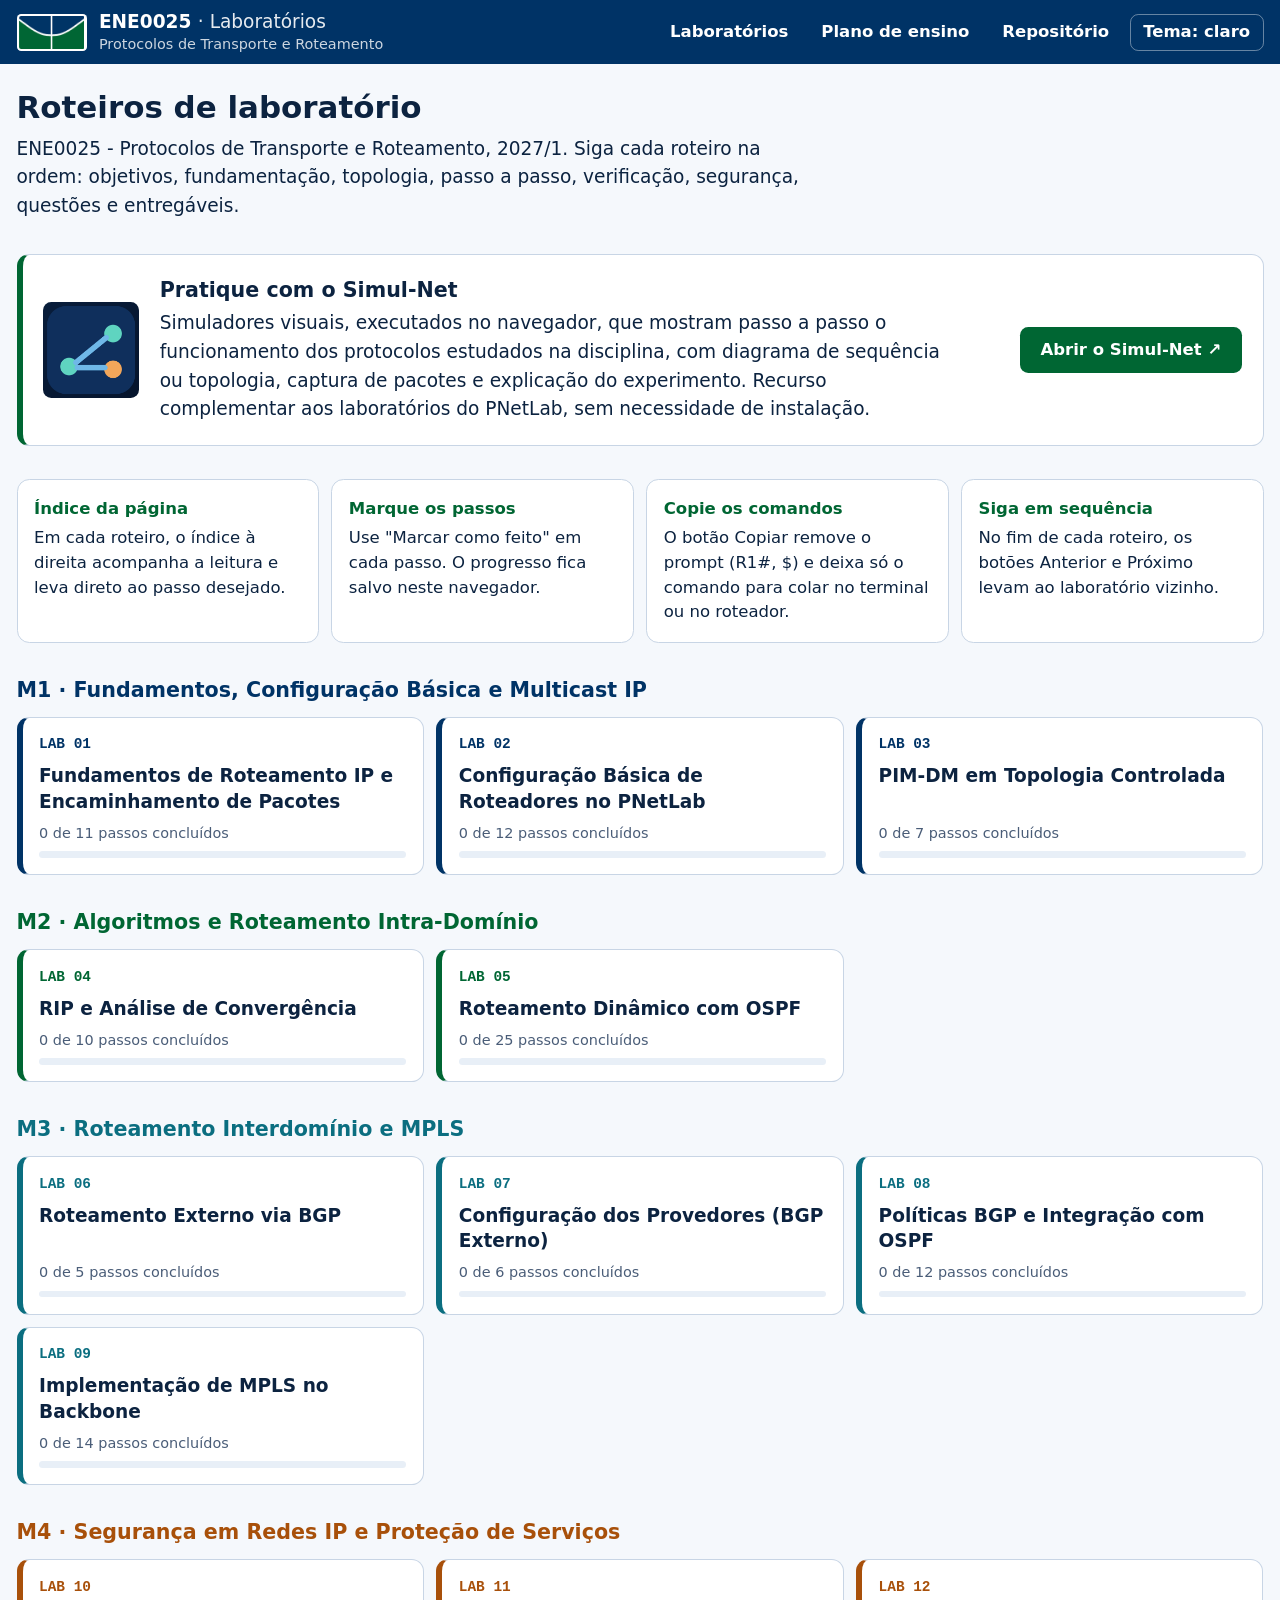
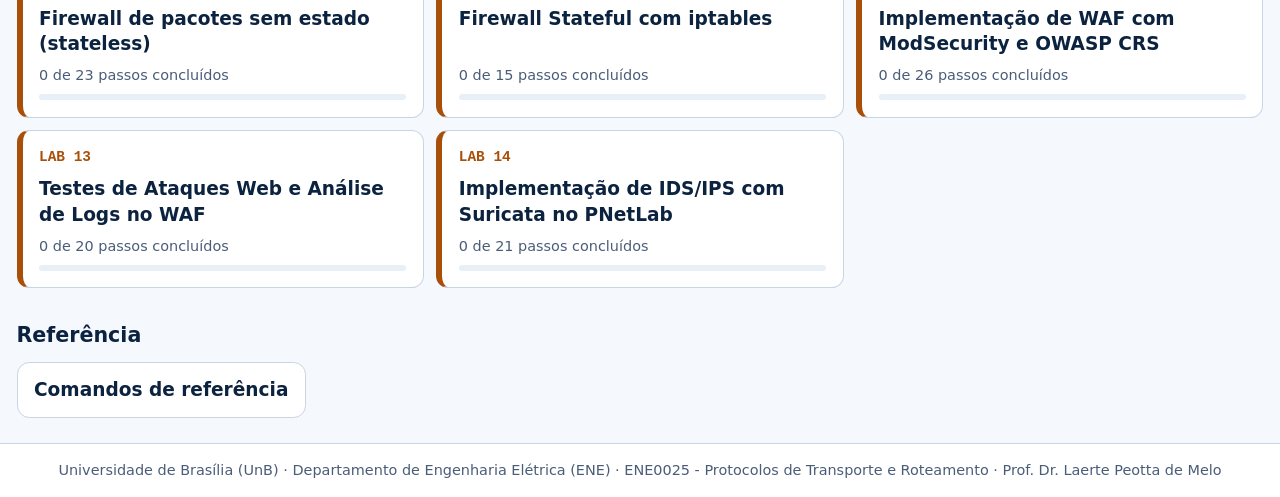
==== docs/labs/index.html @ 632c8b0a "Adiciona visualizador web dos roteiros de laboratorio em docs/labs" ====
<!doctype html>
<html lang="pt-BR">
  <head>
    <meta charset="UTF-8" />
    <meta name="viewport" content="width=device-width, initial-scale=1.0" />
    <meta name="description" content="Roteiros de laboratório da disciplina ENE0025 - Protocolos de Transporte e Roteamento (UnB), com navegação por passos, índice lateral e acompanhamento de progresso." />
    <title>Laboratórios ENE0025 - Protocolos de Transporte e Roteamento</title>
    <script>
      // Aplica o tema salvo antes da renderização para evitar piscar. O padrão é o tema claro.
      try {
        if (localStorage.getItem('labs-theme') === 'dark') document.documentElement.classList.add('dark');
      } catch (e) {
        /* sem armazenamento: tema claro */
      }
    </script>
    <script type="module" crossorigin src="./assets/index-DR4Grx_5.js"></script>
    <link rel="stylesheet" crossorigin href="./assets/index-knrYLwpf.css">
  </head>
  <body>
    <div id="root"></div>
  </body>
</html>
---- docs/labs/assets/index-knrYLwpf.css ----
@layer properties{@supports (((-webkit-hyphens:none)) and (not (margin-trim:block))) or ((-moz-orient:inline) and (not (color:rgb(from red r g b)))){*,:before,:after,::backdrop{--tw-rotate-x:initial;--tw-rotate-y:initial;--tw-rotate-z:initial;--tw-skew-x:initial;--tw-skew-y:initial;--tw-space-y-reverse:0;--tw-border-style:solid;--tw-leading:initial;--tw-font-weight:initial;--tw-shadow:0 0 #0000;--tw-shadow-color:initial;--tw-shadow-alpha:100%;--tw-inset-shadow:0 0 #0000;--tw-inset-shadow-color:initial;--tw-inset-shadow-alpha:100%;--tw-ring-color:initial;--tw-ring-shadow:0 0 #0000;--tw-inset-ring-color:initial;--tw-inset-ring-shadow:0 0 #0000;--tw-ring-inset:initial;--tw-ring-offset-width:0px;--tw-ring-offset-color:#fff;--tw-ring-offset-shadow:0 0 #0000;--tw-outline-style:solid;--tw-blur:initial;--tw-brightness:initial;--tw-contrast:initial;--tw-grayscale:initial;--tw-hue-rotate:initial;--tw-invert:initial;--tw-opacity:initial;--tw-saturate:initial;--tw-sepia:initial;--tw-drop-shadow:initial;--tw-drop-shadow-color:initial;--tw-drop-shadow-alpha:100%;--tw-drop-shadow-size:initial;--tw-ease:initial}}}@layer theme{:root,:host{--font-sans:"IBM Plex Sans", ui-sans-serif, system-ui, -apple-system, "Segoe UI", Roboto, sans-serif;--font-mono:"IBM Plex Mono", ui-monospace, "Cascadia Mono", Consolas, monospace;--color-black:#000;--color-white:#fff;--spacing:.25rem;--container-3xl:48rem;--container-4xl:56rem;--text-sm:.875rem;--text-sm--line-height:calc(1.25 / .875);--text-base:1rem;--text-base--line-height: 1.5 ;--text-lg:1.125rem;--text-lg--line-height:calc(1.75 / 1.125);--text-xl:1.25rem;--text-xl--line-height:calc(1.75 / 1.25);--text-2xl:1.5rem;--text-2xl--line-height:calc(2 / 1.5);--text-3xl:1.875rem;--text-3xl--line-height: 1.2 ;--font-weight-normal:400;--font-weight-semibold:600;--font-weight-bold:700;--leading-tight:1.25;--leading-snug:1.375;--leading-relaxed:1.625;--radius-md:.375rem;--radius-lg:.5rem;--radius-xl:.75rem;--ease-in:cubic-bezier(.4, 0, 1, 1);--ease-out:cubic-bezier(0, 0, .2, 1);--ease-in-out:cubic-bezier(.4, 0, .2, 1);--default-transition-duration:.15s;--default-transition-timing-function:cubic-bezier(.4, 0, .2, 1);--default-font-family:"IBM Plex Sans", ui-sans-serif, system-ui, -apple-system, "Segoe UI", Roboto, sans-serif;--default-mono-font-family:"IBM Plex Mono", ui-monospace, "Cascadia Mono", Consolas, monospace}}@layer base{*,:after,:before,::backdrop{box-sizing:border-box;border:0 solid;margin:0;padding:0}::file-selector-button{box-sizing:border-box;border:0 solid;margin:0;padding:0}html,:host{-webkit-text-size-adjust:100%;tab-size:4;line-height:1.5;font-family:var(--default-font-family,-apple-system, BlinkMacSystemFont, "Segoe UI", Roboto, "Helvetica Neue", "Noto Sans", Arial, sans-serif, "Apple Color Emoji", "Segoe UI Emoji", "Segoe UI Symbol", "Noto Color Emoji");font-feature-settings:var(--default-font-feature-settings,normal);font-variation-settings:var(--default-font-variation-settings,normal);-webkit-tap-highlight-color:transparent}hr{height:0;color:inherit;border-top-width:1px}abbr:where([title]){-webkit-text-decoration:underline dotted;text-decoration:underline dotted}h1,h2,h3,h4,h5,h6{font-size:inherit;font-weight:inherit}a{color:inherit;-webkit-text-decoration:inherit;text-decoration:inherit}b,strong{font-weight:bolder}code,kbd,samp,pre{font-family:var(--default-mono-font-family,ui-monospace, SFMono-Regular, Menlo, Monaco, Consolas, "Liberation Mono", "Courier New", monospace);font-feature-settings:var(--default-mono-font-feature-settings,normal);font-variation-settings:var(--default-mono-font-variation-settings,normal);font-size:1em}small{font-size:80%}sub,sup{vertical-align:baseline;font-size:75%;line-height:0;position:relative}sub{bottom:-.25em}sup{top:-.5em}table{text-indent:0;border-color:inherit;border-collapse:collapse}:-moz-focusring:where(:not(iframe)){outline:auto}progress{vertical-align:baseline}summary{display:list-item}ol,ul,menu{list-style:none}img,svg,video,canvas,audio,iframe,embed,object{vertical-align:middle;display:block}img,video{max-width:100%;height:auto}button,input,select,optgroup,textarea{font:inherit;font-feature-settings:inherit;font-variation-settings:inherit;letter-spacing:inherit;color:inherit;opacity:1;background-color:#0000;border-radius:0}::file-selector-button{font:inherit;font-feature-settings:inherit;font-variation-settings:inherit;letter-spacing:inherit;color:inherit;opacity:1;background-color:#0000;border-radius:0}:where(select:is([multiple],[size])) optgroup{font-weight:bolder}:where(select:is([multiple],[size])) optgroup option{padding-inline-start:20px}::file-selector-button{margin-inline-end:4px}::placeholder{opacity:1}@supports (not ((-webkit-appearance:-apple-pay-button))) or (contain-intrinsic-size:1px){::placeholder{color:currentColor}@supports (color:color-mix(in lab,red,red)){::placeholder{color:color-mix(in oklab,currentcolor 50%,transparent)}}}textarea{resize:vertical}::-webkit-search-decoration{-webkit-appearance:none}::-webkit-date-and-time-value{min-height:1lh;text-align:inherit}::-webkit-datetime-edit{display:inline-flex}::-webkit-datetime-edit-fields-wrapper{padding:0}::-webkit-datetime-edit{padding-block:0}::-webkit-datetime-edit-year-field{padding-block:0}::-webkit-datetime-edit-month-field{padding-block:0}::-webkit-datetime-edit-day-field{padding-block:0}::-webkit-datetime-edit-hour-field{padding-block:0}::-webkit-datetime-edit-minute-field{padding-block:0}::-webkit-datetime-edit-second-field{padding-block:0}::-webkit-datetime-edit-millisecond-field{padding-block:0}::-webkit-datetime-edit-meridiem-field{padding-block:0}::-webkit-calendar-picker-indicator{line-height:1}:-moz-ui-invalid{box-shadow:none}button,input:where([type=button],[type=reset],[type=submit]){appearance:button}::file-selector-button{appearance:button}::-webkit-inner-spin-button{height:auto}::-webkit-outer-spin-button{height:auto}[hidden]:where(:not([hidden=until-found])){display:none!important}}@layer components;@layer utilities{.\@container{container-type:inline-size}.collapse{visibility:collapse}.invisible{visibility:hidden}.visible{visibility:visible}.sr-only{clip-path:inset(50%);white-space:nowrap;border-width:0;width:1px;height:1px;margin:-1px;padding:0;position:absolute;overflow:hidden}.absolute{position:absolute}.fixed{position:fixed}.relative{position:relative}.static{position:static}.sticky{position:sticky}.container{width:100%}@media(min-width:40rem){.container{max-width:40rem}}@media(min-width:48rem){.container{max-width:48rem}}@media(min-width:64rem){.container{max-width:64rem}}@media(min-width:80rem){.container{max-width:80rem}}@media(min-width:96rem){.container{max-width:96rem}}.m-0{margin:0}.mx-auto{margin-inline:auto}.my-1{margin-block:var(--spacing)}.my-3{margin-block:calc(var(--spacing) * 3)}.my-4{margin-block:calc(var(--spacing) * 4)}.my-8{margin-block:calc(var(--spacing) * 8)}.mt-1{margin-top:var(--spacing)}.mt-2{margin-top:calc(var(--spacing) * 2)}.mt-4{margin-top:calc(var(--spacing) * 4)}.mt-5{margin-top:calc(var(--spacing) * 5)}.mt-7{margin-top:calc(var(--spacing) * 7)}.mt-9{margin-top:calc(var(--spacing) * 9)}.mt-12{margin-top:calc(var(--spacing) * 12)}.mt-auto{margin-top:auto}.mb-2{margin-bottom:calc(var(--spacing) * 2)}.mb-3{margin-bottom:calc(var(--spacing) * 3)}.mb-6{margin-bottom:calc(var(--spacing) * 6)}.ml-auto{margin-left:auto}.block{display:block}.contents{display:contents}.flex{display:flex}.grid{display:grid}.hidden{display:none}.inline{display:inline}.inline-block{display:inline-block}.inline-flex{display:inline-flex}.table{display:table}.table-cell{display:table-cell}.size-1{width:var(--spacing);height:var(--spacing)}.h-1\.5{height:calc(var(--spacing) * 1.5)}.h-2{height:calc(var(--spacing) * 2)}.h-6{height:calc(var(--spacing) * 6)}.h-7{height:calc(var(--spacing) * 7)}.h-9{height:calc(var(--spacing) * 9)}.h-40{height:calc(var(--spacing) * 40)}.h-84{height:calc(var(--spacing) * 84)}.h-120{height:calc(var(--spacing) * 120)}.h-full{height:100%}.h-screen{height:100vh}.max-h-none{max-height:none}.min-h-8{min-height:calc(var(--spacing) * 8)}.min-h-9{min-height:calc(var(--spacing) * 9)}.min-h-11{min-height:calc(var(--spacing) * 11)}.min-h-screen{min-height:100vh}.w-auto{width:auto}.w-fit{width:fit-content}.w-full{width:100%}.w-screen{width:100vw}.max-w-3xl{max-width:var(--container-3xl)}.max-w-4xl{max-width:var(--container-4xl)}.max-w-\[92rem\]{max-width:92rem}.max-w-none{max-width:none}.min-w-0{min-width:0}.min-w-14{min-width:calc(var(--spacing) * 14)}.min-w-48{min-width:calc(var(--spacing) * 48)}.min-w-64{min-width:calc(var(--spacing) * 64)}.flex-1{flex:1}.shrink-0{flex-shrink:0}.transform{transform:var(--tw-rotate-x, ) var(--tw-rotate-y, ) var(--tw-rotate-z, ) var(--tw-skew-x, ) var(--tw-skew-y, )}.transform\!{transform:var(--tw-rotate-x, ) var(--tw-rotate-y, ) var(--tw-rotate-z, ) var(--tw-skew-x, ) var(--tw-skew-y, )!important}.resize{resize:both}.scroll-mt-4{scroll-margin-top:calc(var(--spacing) * 4)}.list-decimal{list-style-type:decimal}.list-disc{list-style-type:disc}.flex-col{flex-direction:column}.flex-wrap{flex-wrap:wrap}.items-center{align-items:center}.items-start{align-items:flex-start}.justify-between{justify-content:space-between}.justify-end{justify-content:flex-end}.gap-2{gap:calc(var(--spacing) * 2)}.gap-3{gap:calc(var(--spacing) * 3)}.gap-4{gap:calc(var(--spacing) * 4)}.gap-5{gap:calc(var(--spacing) * 5)}.gap-8{gap:calc(var(--spacing) * 8)}:where(.space-y-0\.5>:not(:last-child)){--tw-space-y-reverse:0;margin-block-start:calc(calc(var(--spacing) * .5) * var(--tw-space-y-reverse));margin-block-end:calc(calc(var(--spacing) * .5) * calc(1 - var(--tw-space-y-reverse)))}:where(.space-y-1>:not(:last-child)){--tw-space-y-reverse:0;margin-block-start:calc(var(--spacing) * var(--tw-space-y-reverse));margin-block-end:calc(var(--spacing) * calc(1 - var(--tw-space-y-reverse)))}:where(.space-y-2>:not(:last-child)){--tw-space-y-reverse:0;margin-block-start:calc(calc(var(--spacing) * 2) * var(--tw-space-y-reverse));margin-block-end:calc(calc(var(--spacing) * 2) * calc(1 - var(--tw-space-y-reverse)))}:where(.space-y-8>:not(:last-child)){--tw-space-y-reverse:0;margin-block-start:calc(calc(var(--spacing) * 8) * var(--tw-space-y-reverse));margin-block-end:calc(calc(var(--spacing) * 8) * calc(1 - var(--tw-space-y-reverse)))}.gap-x-4{column-gap:calc(var(--spacing) * 4)}.gap-y-1{row-gap:var(--spacing)}.overflow-auto{overflow:auto}.overflow-hidden{overflow:hidden}.overflow-x-auto{overflow-x:auto}.rounded{border-radius:.25rem}.rounded-full{border-radius:2147483647px}.rounded-lg{border-radius:var(--radius-lg)}.rounded-md{border-radius:var(--radius-md)}.rounded-xl{border-radius:var(--radius-xl)}.rounded-r-lg{border-top-right-radius:var(--radius-lg);border-bottom-right-radius:var(--radius-lg)}.border{border-style:var(--tw-border-style);border-width:1px}.border-t{border-top-style:var(--tw-border-style);border-top-width:1px}.border-b{border-bottom-style:var(--tw-border-style);border-bottom-width:1px}.border-l-4{border-left-style:var(--tw-border-style);border-left-width:4px}.border-l-\[6px\]{border-left-style:var(--tw-border-style);border-left-width:6px}.border-accent{border-color:var(--accent)}.border-line{border-color:var(--line)}.border-white\/40{border-color:#fff6}@supports (color:color-mix(in lab,red,red)){.border-white\/40{border-color:color-mix(in oklab,var(--color-white) 40%,transparent)}}.border-l-accent{border-left-color:var(--accent)}.bg-\[var\(--code-bg\)\]{background-color:var(--code-bg)}.bg-accent{background-color:var(--accent)}.bg-bg{background-color:var(--bg)}.bg-brand{background-color:var(--brand)}.bg-surface{background-color:var(--surface)}.bg-surface2{background-color:var(--surface-2)}.bg-white{background-color:var(--color-white)}.p-0{padding:0}.p-0\.5{padding:calc(var(--spacing) * .5)}.p-3{padding:calc(var(--spacing) * 3)}.p-4{padding:calc(var(--spacing) * 4)}.p-5{padding:calc(var(--spacing) * 5)}.px-1\.5{padding-inline:calc(var(--spacing) * 1.5)}.px-3{padding-inline:calc(var(--spacing) * 3)}.px-4{padding-inline:calc(var(--spacing) * 4)}.px-5{padding-inline:calc(var(--spacing) * 5)}.py-0\.5{padding-block:calc(var(--spacing) * .5)}.py-1{padding-block:var(--spacing)}.py-1\.5{padding-block:calc(var(--spacing) * 1.5)}.py-2{padding-block:calc(var(--spacing) * 2)}.py-2\.5{padding-block:calc(var(--spacing) * 2.5)}.py-3{padding-block:calc(var(--spacing) * 3)}.py-4{padding-block:calc(var(--spacing) * 4)}.py-6{padding-block:calc(var(--spacing) * 6)}.pt-6{padding-top:calc(var(--spacing) * 6)}.pb-2{padding-bottom:calc(var(--spacing) * 2)}.pl-6{padding-left:calc(var(--spacing) * 6)}.text-center{text-align:center}.text-left{text-align:left}.text-right{text-align:right}.align-top{vertical-align:top}.font-mono{font-family:IBM Plex Mono,ui-monospace,Cascadia Mono,Consolas,monospace}.text-2xl{font-size:var(--text-2xl);line-height:var(--tw-leading,var(--text-2xl--line-height))}.text-3xl{font-size:var(--text-3xl);line-height:var(--tw-leading,var(--text-3xl--line-height))}.text-base{font-size:var(--text-base);line-height:var(--tw-leading,var(--text-base--line-height))}.text-lg{font-size:var(--text-lg);line-height:var(--tw-leading,var(--text-lg--line-height))}.text-sm{font-size:var(--text-sm);line-height:var(--tw-leading,var(--text-sm--line-height))}.text-xl{font-size:var(--text-xl);line-height:var(--tw-leading,var(--text-xl--line-height))}.text-\[0\.92em\]{font-size:.92em}.text-\[0\.92rem\]{font-size:.92rem}.text-\[0\.95rem\]{font-size:.95rem}.text-\[1\.05rem\]{font-size:1.05rem}.leading-relaxed{--tw-leading:var(--leading-relaxed);line-height:var(--leading-relaxed)}.leading-snug{--tw-leading:var(--leading-snug);line-height:var(--leading-snug)}.leading-tight{--tw-leading:var(--leading-tight);line-height:var(--leading-tight)}.font-bold{--tw-font-weight:var(--font-weight-bold);font-weight:var(--font-weight-bold)}.font-normal{--tw-font-weight:var(--font-weight-normal);font-weight:var(--font-weight-normal)}.font-semibold{--tw-font-weight:var(--font-weight-semibold);font-weight:var(--font-weight-semibold)}.text-wrap{text-wrap:wrap}.text-\[var\(--code-comment\)\]{color:var(--code-comment)}.text-\[var\(--code-prompt\)\]{color:var(--code-prompt)}.text-accent{color:var(--accent)}.text-accent-ink{color:var(--accent-ink)}.text-danger{color:var(--danger)}.text-ink{color:var(--text)}.text-muted{color:var(--muted)}.text-white{color:var(--color-white)}.lowercase{text-transform:lowercase}.uppercase{text-transform:uppercase}.italic{font-style:italic}.italic\!{font-style:italic!important}.line-through{text-decoration-line:line-through}.overline{text-decoration-line:overline}.underline{text-decoration-line:underline}.underline-offset-2{text-underline-offset:2px}.opacity-80{opacity:.8}.opacity-90{opacity:.9}.shadow{--tw-shadow:0 1px 3px 0 var(--tw-shadow-color,#0000001a), 0 1px 2px -1px var(--tw-shadow-color,#0000001a);box-shadow:var(--tw-inset-shadow),var(--tw-inset-ring-shadow),var(--tw-ring-offset-shadow),var(--tw-ring-shadow),var(--tw-shadow)}.outline{outline-style:var(--tw-outline-style);outline-width:1px}.blur{--tw-blur:blur(8px);filter:var(--tw-blur, ) var(--tw-brightness, ) var(--tw-contrast, ) var(--tw-grayscale, ) var(--tw-hue-rotate, ) var(--tw-invert, ) var(--tw-saturate, ) var(--tw-sepia, ) var(--tw-drop-shadow, )}.blur\!{--tw-blur:blur(8px)!important;filter:var(--tw-blur, ) var(--tw-brightness, ) var(--tw-contrast, ) var(--tw-grayscale, ) var(--tw-hue-rotate, ) var(--tw-invert, ) var(--tw-saturate, ) var(--tw-sepia, ) var(--tw-drop-shadow, )!important}.drop-shadow{--tw-drop-shadow-size:drop-shadow(0 1px 2px var(--tw-drop-shadow-color,#0000001a)) drop-shadow(0 1px 1px var(--tw-drop-shadow-color,#0000000f));--tw-drop-shadow:drop-shadow(0 1px 2px #0000001a) drop-shadow(0 1px 1px #0000000f);filter:var(--tw-blur, ) var(--tw-brightness, ) var(--tw-contrast, ) var(--tw-grayscale, ) var(--tw-hue-rotate, ) var(--tw-invert, ) var(--tw-saturate, ) var(--tw-sepia, ) var(--tw-drop-shadow, )}.invert{--tw-invert:invert(100%);filter:var(--tw-blur, ) var(--tw-brightness, ) var(--tw-contrast, ) var(--tw-grayscale, ) var(--tw-hue-rotate, ) var(--tw-invert, ) var(--tw-saturate, ) var(--tw-sepia, ) var(--tw-drop-shadow, )}.filter{filter:var(--tw-blur, ) var(--tw-brightness, ) var(--tw-contrast, ) var(--tw-grayscale, ) var(--tw-hue-rotate, ) var(--tw-invert, ) var(--tw-saturate, ) var(--tw-sepia, ) var(--tw-drop-shadow, )}.filter\!{filter:var(--tw-blur, ) var(--tw-brightness, ) var(--tw-contrast, ) var(--tw-grayscale, ) var(--tw-hue-rotate, ) var(--tw-invert, ) var(--tw-saturate, ) var(--tw-sepia, ) var(--tw-drop-shadow, )!important}.transition{transition-property:color,background-color,border-color,outline-color,text-decoration-color,fill,stroke,--tw-gradient-from,--tw-gradient-via,--tw-gradient-to,opacity,box-shadow,transform,translate,scale,rotate,filter,-webkit-backdrop-filter,backdrop-filter,display,content-visibility,overlay,pointer-events;transition-timing-function:var(--tw-ease,var(--default-transition-timing-function));transition-duration:var(--tw-duration,var(--default-transition-duration))}.ease-in{--tw-ease:var(--ease-in);transition-timing-function:var(--ease-in)}.ease-in-out{--tw-ease:var(--ease-in-out);transition-timing-function:var(--ease-in-out)}.ease-out{--tw-ease:var(--ease-out);transition-timing-function:var(--ease-out)}.backdrop\:bg-black\/60::backdrop{background-color:#0009}@supports (color:color-mix(in lab,red,red)){.backdrop\:bg-black\/60::backdrop{background-color:color-mix(in oklab,var(--color-black) 60%,transparent)}}@media(hover:hover){.hover\:bg-bg:hover{background-color:var(--bg)}.hover\:bg-surface2:hover{background-color:var(--surface-2)}.hover\:bg-white\/10:hover{background-color:#ffffff1a}@supports (color:color-mix(in lab,red,red)){.hover\:bg-white\/10:hover{background-color:color-mix(in oklab,var(--color-white) 10%,transparent)}}.hover\:opacity-90:hover{opacity:.9}}.focus\:not-sr-only:focus{clip-path:none;white-space:normal;width:auto;height:auto;margin:0;padding:0;position:static;overflow:visible}.focus\:absolute:focus{position:absolute}.focus\:top-2:focus{top:calc(var(--spacing) * 2)}.focus\:left-2:focus{left:calc(var(--spacing) * 2)}.focus\:z-50:focus{z-index:50}.focus\:rounded-lg:focus{border-radius:var(--radius-lg)}.focus\:bg-accent:focus{background-color:var(--accent)}.focus\:px-4:focus{padding-inline:calc(var(--spacing) * 4)}.focus\:py-2:focus{padding-block:calc(var(--spacing) * 2)}.focus\:text-accent-ink:focus{color:var(--accent-ink)}.focus-visible\:outline:focus-visible{outline-style:var(--tw-outline-style);outline-width:1px}.focus-visible\:outline-2:focus-visible{outline-style:var(--tw-outline-style);outline-width:2px}.focus-visible\:outline-offset-2:focus-visible{outline-offset:2px}@media(min-width:40rem){.sm\:grid-cols-2{grid-template-columns:repeat(2,minmax(0,1fr))}}@media(min-width:64rem){.lg\:grid-cols-4{grid-template-columns:repeat(4,minmax(0,1fr))}}@media(min-width:80rem){.xl\:sticky{position:sticky}.xl\:top-4{top:calc(var(--spacing) * 4)}.xl\:block{display:block}.xl\:max-h-\[calc\(100vh-2rem\)\]{max-height:calc(100vh - 2rem)}.xl\:grid-cols-3{grid-template-columns:repeat(3,minmax(0,1fr))}.xl\:grid-cols-\[minmax\(0\,1fr\)_15rem\]{grid-template-columns:minmax(0,1fr) 15rem}.xl\:self-start{align-self:flex-start}.xl\:overflow-y-auto{overflow-y:auto}}.\[\&\>svg\]\:mx-auto>svg{margin-inline:auto}.\[\&\>svg\]\:block>svg{display:block}}:root{--bg:#f5f8fc;--surface:#fff;--surface-2:#e8eff7;--text:#0c2340;--muted:#4a5d78;--line:#c8d5e5;--accent:#063;--accent-ink:#fff;--brand:#036;--code-bg:#f0f4f9;--code-prompt:#0b5cad;--code-comment:#5b6b80;--warn:#b45309;--danger:#b91c1c;--m1:#036;--m2:#063;--m3:#0b6e80;--m4:#a8500a}.dark{--bg:#081a2e;--surface:#0e2742;--surface-2:#123257;--text:#e8f0fa;--muted:#9fb4cf;--line:#234872;--accent:#5fd49a;--accent-ink:#06231a;--brand:#0a2a4d;--code-bg:#0a1f38;--code-prompt:#7cc0ff;--code-comment:#8aa0bb;--warn:#f2a65a;--danger:#e2574c;--m1:#6fb0ff;--m2:#5fd49a;--m3:#5fd0e0;--m4:#f2a65a}html{scroll-padding-top:1rem;font-size:16.5px}body{background:var(--bg);color:var(--text);font-family:var(--font-sans);line-height:1.55}:focus-visible{outline:3px solid var(--accent);outline-offset:2px}@media(prefers-reduced-motion:reduce){*,:before,:after{scroll-behavior:auto!important;transition-duration:.01ms!important;animation-duration:.01ms!important}}.md img{border-radius:.5rem;max-width:100%;height:auto}.md table{border-collapse:collapse}.md details{margin:1rem 0}.md li>p{margin:.25rem 0}.md li::marker{color:var(--accent)}.md input[type=checkbox]{accent-color:var(--accent);margin-right:.4rem}.md .contains-task-list{padding-left:.5rem;list-style:none}.md kbd{border:1px solid var(--line);font-family:var(--font-mono);border-bottom-width:2px;border-radius:4px;padding:0 5px;font-size:.9em}@media print{header,aside,.no-print{display:none!important}.md pre{white-space:pre-wrap}}@property --tw-rotate-x{syntax:"*";inherits:false}@property --tw-rotate-y{syntax:"*";inherits:false}@property --tw-rotate-z{syntax:"*";inherits:false}@property --tw-skew-x{syntax:"*";inherits:false}@property --tw-skew-y{syntax:"*";inherits:false}@property --tw-space-y-reverse{syntax:"*";inherits:false;initial-value:0}@property --tw-border-style{syntax:"*";inherits:false;initial-value:solid}@property --tw-leading{syntax:"*";inherits:false}@property --tw-font-weight{syntax:"*";inherits:false}@property --tw-shadow{syntax:"*";inherits:false;initial-value:0 0 #0000}@property --tw-shadow-color{syntax:"*";inherits:false}@property --tw-shadow-alpha{syntax:"<percentage>";inherits:false;initial-value:100%}@property --tw-inset-shadow{syntax:"*";inherits:false;initial-value:0 0 #0000}@property --tw-inset-shadow-color{syntax:"*";inherits:false}@property --tw-inset-shadow-alpha{syntax:"<percentage>";inherits:false;initial-value:100%}@property --tw-ring-color{syntax:"*";inherits:false}@property --tw-ring-shadow{syntax:"*";inherits:false;initial-value:0 0 #0000}@property --tw-inset-ring-color{syntax:"*";inherits:false}@property --tw-inset-ring-shadow{syntax:"*";inherits:false;initial-value:0 0 #0000}@property --tw-ring-inset{syntax:"*";inherits:false}@property --tw-ring-offset-width{syntax:"<length>";inherits:false;initial-value:0}@property --tw-ring-offset-color{syntax:"*";inherits:false;initial-value:#fff}@property --tw-ring-offset-shadow{syntax:"*";inherits:false;initial-value:0 0 #0000}@property --tw-outline-style{syntax:"*";inherits:false;initial-value:solid}@property --tw-blur{syntax:"*";inherits:false}@property --tw-brightness{syntax:"*";inherits:false}@property --tw-contrast{syntax:"*";inherits:false}@property --tw-grayscale{syntax:"*";inherits:false}@property --tw-hue-rotate{syntax:"*";inherits:false}@property --tw-invert{syntax:"*";inherits:false}@property --tw-opacity{syntax:"*";inherits:false}@property --tw-saturate{syntax:"*";inherits:false}@property --tw-sepia{syntax:"*";inherits:false}@property --tw-drop-shadow{syntax:"*";inherits:false}@property --tw-drop-shadow-color{syntax:"*";inherits:false}@property --tw-drop-shadow-alpha{syntax:"<percentage>";inherits:false;initial-value:100%}@property --tw-drop-shadow-size{syntax:"*";inherits:false}@property --tw-ease{syntax:"*";inherits:false}
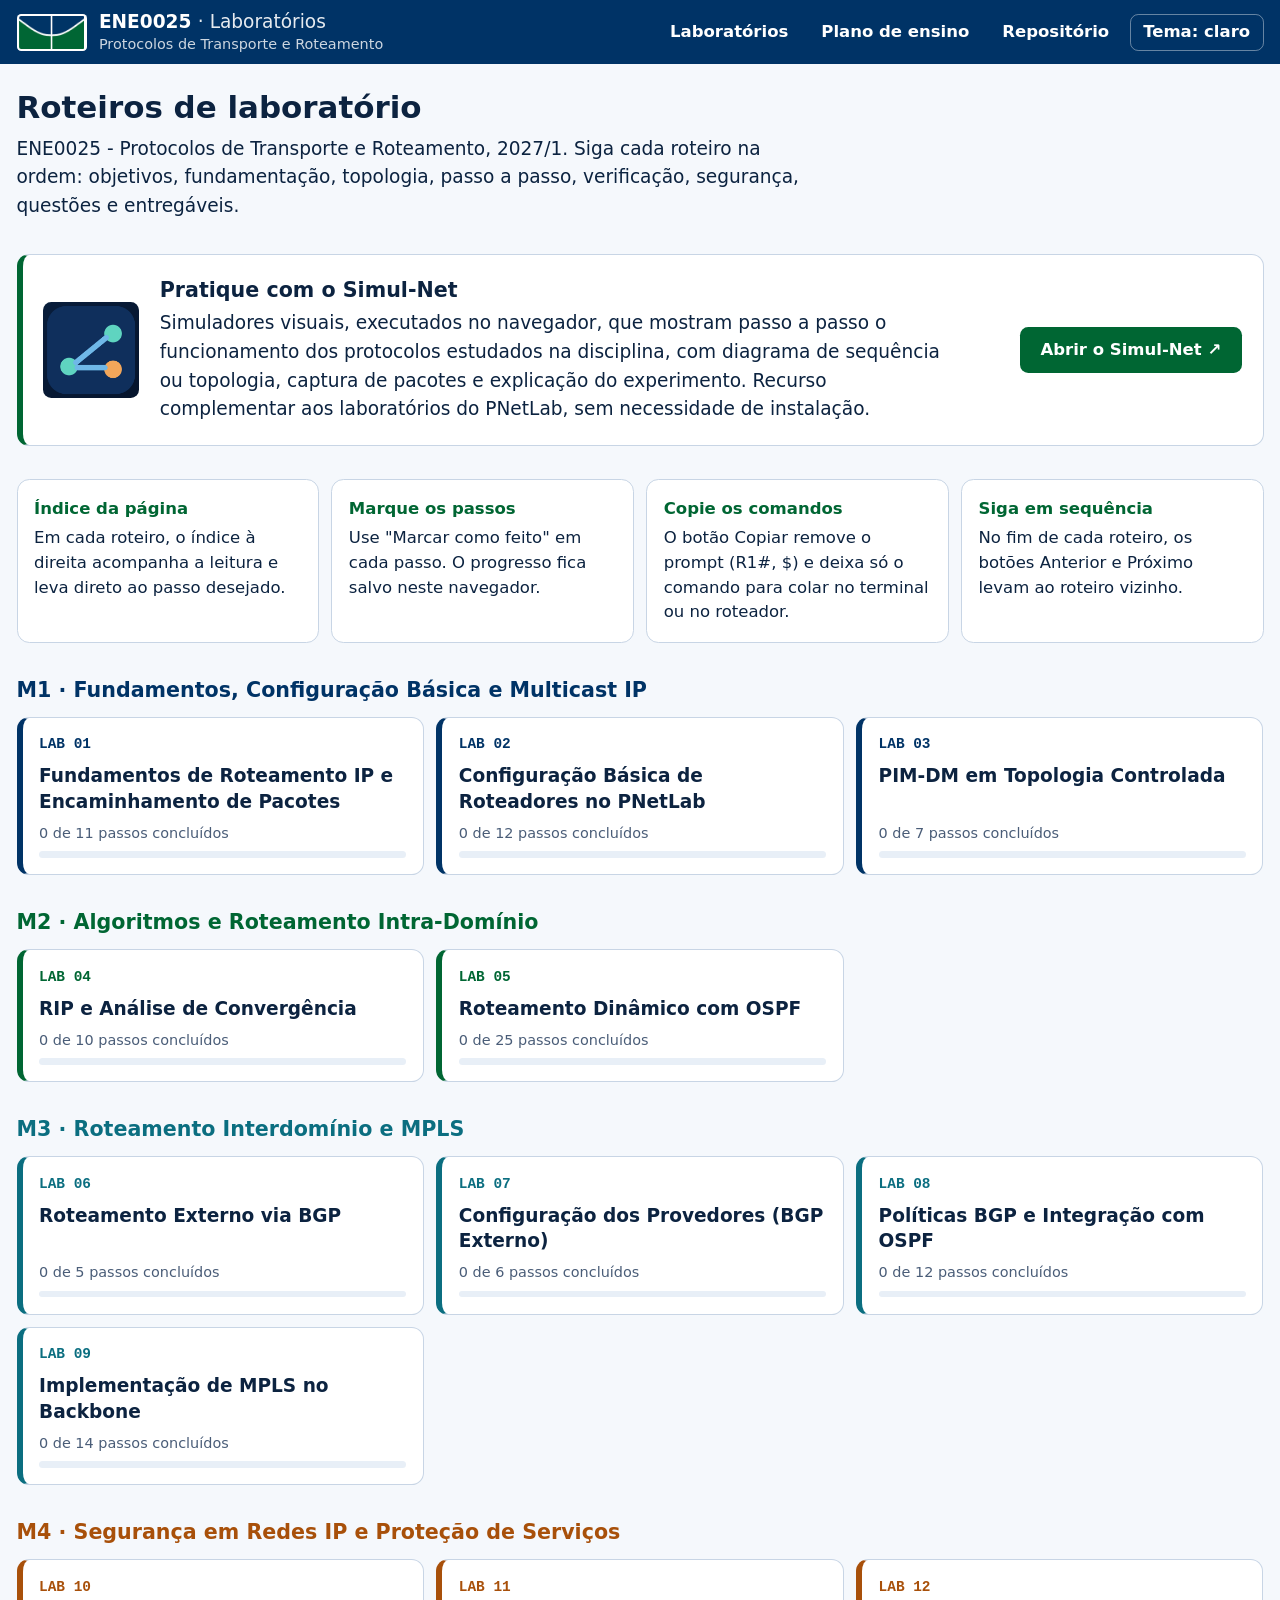
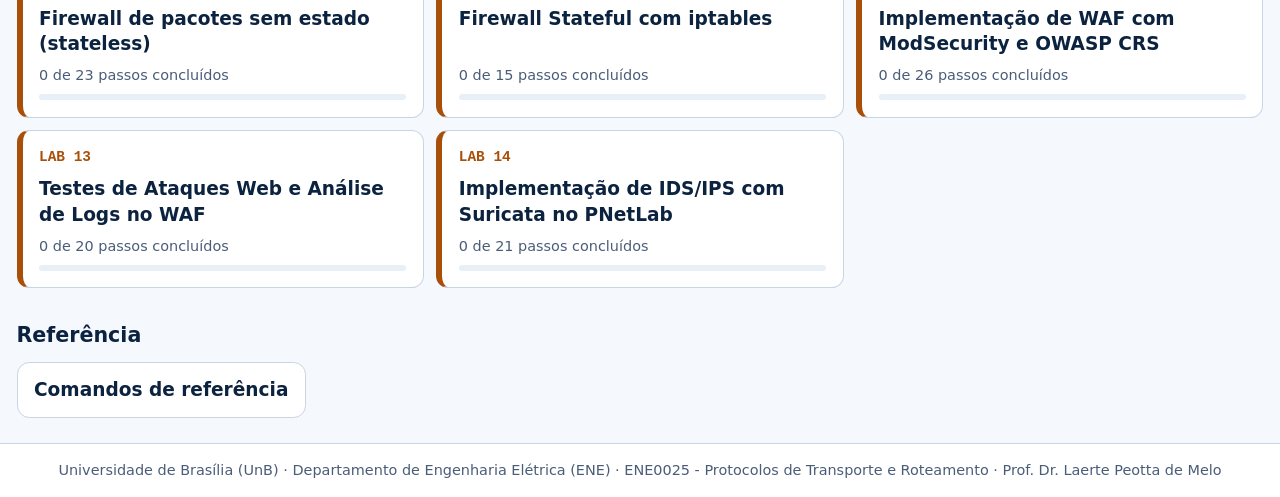
==== commit a3edb5df: "Atualiza visualizador dos laboratorios (automatico)" ====
--- a/docs/labs/index.html
+++ b/docs/labs/index.html
@@ -13,8 +13,8 @@
         /* sem armazenamento: tema claro */
       }
     </script>
-    <script type="module" crossorigin src="./assets/index-DR4Grx_5.js"></script>
-    <link rel="stylesheet" crossorigin href="./assets/index-knrYLwpf.css">
+    <script type="module" crossorigin src="./assets/index-Tf3stwjx.js"></script>
+    <link rel="stylesheet" crossorigin href="./assets/index-DO7Gzpxf.css">
   </head>
   <body>
     <div id="root"></div>
--- a/docs/labs/assets/index-DO7Gzpxf.css
+++ b/docs/labs/assets/index-DO7Gzpxf.css
@@ -0,0 +1 @@
+@layer properties{@supports (((-webkit-hyphens:none)) and (not (margin-trim:block))) or ((-moz-orient:inline) and (not (color:rgb(from red r g b)))){*,:before,:after,::backdrop{--tw-space-y-reverse:0;--tw-border-style:solid;--tw-leading:initial;--tw-font-weight:initial;--tw-outline-style:solid}}}@layer theme{:root,:host{--font-sans:"IBM Plex Sans", ui-sans-serif, system-ui, -apple-system, "Segoe UI", Roboto, sans-serif;--font-mono:"IBM Plex Mono", ui-monospace, "Cascadia Mono", Consolas, monospace;--color-black:#000;--color-white:#fff;--spacing:.25rem;--container-3xl:48rem;--container-4xl:56rem;--text-sm:.875rem;--text-sm--line-height:calc(1.25 / .875);--text-base:1rem;--text-base--line-height: 1.5 ;--text-lg:1.125rem;--text-lg--line-height:calc(1.75 / 1.125);--text-xl:1.25rem;--text-xl--line-height:calc(1.75 / 1.25);--text-2xl:1.5rem;--text-2xl--line-height:calc(2 / 1.5);--text-3xl:1.875rem;--text-3xl--line-height: 1.2 ;--font-weight-normal:400;--font-weight-semibold:600;--font-weight-bold:700;--leading-tight:1.25;--leading-snug:1.375;--leading-relaxed:1.625;--radius-md:.375rem;--radius-lg:.5rem;--radius-xl:.75rem;--default-font-family:"IBM Plex Sans", ui-sans-serif, system-ui, -apple-system, "Segoe UI", Roboto, sans-serif;--default-mono-font-family:"IBM Plex Mono", ui-monospace, "Cascadia Mono", Consolas, monospace}}@layer base{*,:after,:before,::backdrop{box-sizing:border-box;border:0 solid;margin:0;padding:0}::file-selector-button{box-sizing:border-box;border:0 solid;margin:0;padding:0}html,:host{-webkit-text-size-adjust:100%;tab-size:4;line-height:1.5;font-family:var(--default-font-family,-apple-system, BlinkMacSystemFont, "Segoe UI", Roboto, "Helvetica Neue", "Noto Sans", Arial, sans-serif, "Apple Color Emoji", "Segoe UI Emoji", "Segoe UI Symbol", "Noto Color Emoji");font-feature-settings:var(--default-font-feature-settings,normal);font-variation-settings:var(--default-font-variation-settings,normal);-webkit-tap-highlight-color:transparent}hr{height:0;color:inherit;border-top-width:1px}abbr:where([title]){-webkit-text-decoration:underline dotted;text-decoration:underline dotted}h1,h2,h3,h4,h5,h6{font-size:inherit;font-weight:inherit}a{color:inherit;-webkit-text-decoration:inherit;text-decoration:inherit}b,strong{font-weight:bolder}code,kbd,samp,pre{font-family:var(--default-mono-font-family,ui-monospace, SFMono-Regular, Menlo, Monaco, Consolas, "Liberation Mono", "Courier New", monospace);font-feature-settings:var(--default-mono-font-feature-settings,normal);font-variation-settings:var(--default-mono-font-variation-settings,normal);font-size:1em}small{font-size:80%}sub,sup{vertical-align:baseline;font-size:75%;line-height:0;position:relative}sub{bottom:-.25em}sup{top:-.5em}table{text-indent:0;border-color:inherit;border-collapse:collapse}:-moz-focusring:where(:not(iframe)){outline:auto}progress{vertical-align:baseline}summary{display:list-item}ol,ul,menu{list-style:none}img,svg,video,canvas,audio,iframe,embed,object{vertical-align:middle;display:block}img,video{max-width:100%;height:auto}button,input,select,optgroup,textarea{font:inherit;font-feature-settings:inherit;font-variation-settings:inherit;letter-spacing:inherit;color:inherit;opacity:1;background-color:#0000;border-radius:0}::file-selector-button{font:inherit;font-feature-settings:inherit;font-variation-settings:inherit;letter-spacing:inherit;color:inherit;opacity:1;background-color:#0000;border-radius:0}:where(select:is([multiple],[size])) optgroup{font-weight:bolder}:where(select:is([multiple],[size])) optgroup option{padding-inline-start:20px}::file-selector-button{margin-inline-end:4px}::placeholder{opacity:1}@supports (not ((-webkit-appearance:-apple-pay-button))) or (contain-intrinsic-size:1px){::placeholder{color:currentColor}@supports (color:color-mix(in lab,red,red)){::placeholder{color:color-mix(in oklab,currentcolor 50%,transparent)}}}textarea{resize:vertical}::-webkit-search-decoration{-webkit-appearance:none}::-webkit-date-and-time-value{min-height:1lh;text-align:inherit}::-webkit-datetime-edit{display:inline-flex}::-webkit-datetime-edit-fields-wrapper{padding:0}::-webkit-datetime-edit{padding-block:0}::-webkit-datetime-edit-year-field{padding-block:0}::-webkit-datetime-edit-month-field{padding-block:0}::-webkit-datetime-edit-day-field{padding-block:0}::-webkit-datetime-edit-hour-field{padding-block:0}::-webkit-datetime-edit-minute-field{padding-block:0}::-webkit-datetime-edit-second-field{padding-block:0}::-webkit-datetime-edit-millisecond-field{padding-block:0}::-webkit-datetime-edit-meridiem-field{padding-block:0}::-webkit-calendar-picker-indicator{line-height:1}:-moz-ui-invalid{box-shadow:none}button,input:where([type=button],[type=reset],[type=submit]){appearance:button}::file-selector-button{appearance:button}::-webkit-inner-spin-button{height:auto}::-webkit-outer-spin-button{height:auto}[hidden]:where(:not([hidden=until-found])){display:none!important}}@layer components;@layer utilities{.sr-only{clip-path:inset(50%);white-space:nowrap;border-width:0;width:1px;height:1px;margin:-1px;padding:0;position:absolute;overflow:hidden}.m-0{margin:0}.mx-auto{margin-inline:auto}.my-1{margin-block:var(--spacing)}.my-3{margin-block:calc(var(--spacing) * 3)}.my-4{margin-block:calc(var(--spacing) * 4)}.my-8{margin-block:calc(var(--spacing) * 8)}.mt-1{margin-top:var(--spacing)}.mt-2{margin-top:calc(var(--spacing) * 2)}.mt-4{margin-top:calc(var(--spacing) * 4)}.mt-5{margin-top:calc(var(--spacing) * 5)}.mt-7{margin-top:calc(var(--spacing) * 7)}.mt-9{margin-top:calc(var(--spacing) * 9)}.mt-12{margin-top:calc(var(--spacing) * 12)}.mt-auto{margin-top:auto}.mb-2{margin-bottom:calc(var(--spacing) * 2)}.mb-3{margin-bottom:calc(var(--spacing) * 3)}.mb-6{margin-bottom:calc(var(--spacing) * 6)}.ml-auto{margin-left:auto}.block{display:block}.flex{display:flex}.grid{display:grid}.hidden{display:none}.inline-flex{display:inline-flex}.table{display:table}.h-1\.5{height:calc(var(--spacing) * 1.5)}.h-2{height:calc(var(--spacing) * 2)}.h-9{height:calc(var(--spacing) * 9)}.h-full{height:100%}.h-screen{height:100vh}.max-h-none{max-height:none}.min-h-8{min-height:calc(var(--spacing) * 8)}.min-h-9{min-height:calc(var(--spacing) * 9)}.min-h-11{min-height:calc(var(--spacing) * 11)}.min-h-screen{min-height:100vh}.w-auto{width:auto}.w-fit{width:fit-content}.w-full{width:100%}.w-screen{width:100vw}.max-w-3xl{max-width:var(--container-3xl)}.max-w-4xl{max-width:var(--container-4xl)}.max-w-\[92rem\]{max-width:92rem}.max-w-none{max-width:none}.min-w-0{min-width:0}.min-w-14{min-width:calc(var(--spacing) * 14)}.min-w-48{min-width:calc(var(--spacing) * 48)}.min-w-64{min-width:calc(var(--spacing) * 64)}.flex-1{flex:1}.shrink-0{flex-shrink:0}.scroll-mt-4{scroll-margin-top:calc(var(--spacing) * 4)}.list-decimal{list-style-type:decimal}.list-disc{list-style-type:disc}.flex-col{flex-direction:column}.flex-wrap{flex-wrap:wrap}.items-center{align-items:center}.items-start{align-items:flex-start}.justify-between{justify-content:space-between}.justify-end{justify-content:flex-end}.gap-2{gap:calc(var(--spacing) * 2)}.gap-3{gap:calc(var(--spacing) * 3)}.gap-4{gap:calc(var(--spacing) * 4)}.gap-5{gap:calc(var(--spacing) * 5)}.gap-8{gap:calc(var(--spacing) * 8)}:where(.space-y-0\.5>:not(:last-child)){--tw-space-y-reverse:0;margin-block-start:calc(calc(var(--spacing) * .5) * var(--tw-space-y-reverse));margin-block-end:calc(calc(var(--spacing) * .5) * calc(1 - var(--tw-space-y-reverse)))}:where(.space-y-1>:not(:last-child)){--tw-space-y-reverse:0;margin-block-start:calc(var(--spacing) * var(--tw-space-y-reverse));margin-block-end:calc(var(--spacing) * calc(1 - var(--tw-space-y-reverse)))}:where(.space-y-2>:not(:last-child)){--tw-space-y-reverse:0;margin-block-start:calc(calc(var(--spacing) * 2) * var(--tw-space-y-reverse));margin-block-end:calc(calc(var(--spacing) * 2) * calc(1 - var(--tw-space-y-reverse)))}:where(.space-y-8>:not(:last-child)){--tw-space-y-reverse:0;margin-block-start:calc(calc(var(--spacing) * 8) * var(--tw-space-y-reverse));margin-block-end:calc(calc(var(--spacing) * 8) * calc(1 - var(--tw-space-y-reverse)))}.gap-x-4{column-gap:calc(var(--spacing) * 4)}.gap-y-1{row-gap:var(--spacing)}.overflow-auto{overflow:auto}.overflow-hidden{overflow:hidden}.overflow-x-auto{overflow-x:auto}.rounded{border-radius:.25rem}.rounded-full{border-radius:2147483647px}.rounded-lg{border-radius:var(--radius-lg)}.rounded-md{border-radius:var(--radius-md)}.rounded-xl{border-radius:var(--radius-xl)}.rounded-r-lg{border-top-right-radius:var(--radius-lg);border-bottom-right-radius:var(--radius-lg)}.border{border-style:var(--tw-border-style);border-width:1px}.border-t{border-top-style:var(--tw-border-style);border-top-width:1px}.border-b{border-bottom-style:var(--tw-border-style);border-bottom-width:1px}.border-l-4{border-left-style:var(--tw-border-style);border-left-width:4px}.border-l-\[6px\]{border-left-style:var(--tw-border-style);border-left-width:6px}.border-accent{border-color:var(--accent)}.border-line{border-color:var(--line)}.border-white\/40{border-color:#fff6}@supports (color:color-mix(in lab,red,red)){.border-white\/40{border-color:color-mix(in oklab,var(--color-white) 40%,transparent)}}.border-l-accent{border-left-color:var(--accent)}.bg-\[var\(--code-bg\)\]{background-color:var(--code-bg)}.bg-accent{background-color:var(--accent)}.bg-bg{background-color:var(--bg)}.bg-brand{background-color:var(--brand)}.bg-surface{background-color:var(--surface)}.bg-surface2{background-color:var(--surface-2)}.bg-white{background-color:var(--color-white)}.p-0{padding:0}.p-0\.5{padding:calc(var(--spacing) * .5)}.p-3{padding:calc(var(--spacing) * 3)}.p-4{padding:calc(var(--spacing) * 4)}.p-5{padding:calc(var(--spacing) * 5)}.px-1\.5{padding-inline:calc(var(--spacing) * 1.5)}.px-3{padding-inline:calc(var(--spacing) * 3)}.px-4{padding-inline:calc(var(--spacing) * 4)}.px-5{padding-inline:calc(var(--spacing) * 5)}.py-0\.5{padding-block:calc(var(--spacing) * .5)}.py-1{padding-block:var(--spacing)}.py-1\.5{padding-block:calc(var(--spacing) * 1.5)}.py-2{padding-block:calc(var(--spacing) * 2)}.py-2\.5{padding-block:calc(var(--spacing) * 2.5)}.py-3{padding-block:calc(var(--spacing) * 3)}.py-4{padding-block:calc(var(--spacing) * 4)}.py-6{padding-block:calc(var(--spacing) * 6)}.pt-6{padding-top:calc(var(--spacing) * 6)}.pb-2{padding-bottom:calc(var(--spacing) * 2)}.pl-6{padding-left:calc(var(--spacing) * 6)}.text-center{text-align:center}.text-left{text-align:left}.text-right{text-align:right}.align-top{vertical-align:top}.font-mono{font-family:IBM Plex Mono,ui-monospace,Cascadia Mono,Consolas,monospace}.text-2xl{font-size:var(--text-2xl);line-height:var(--tw-leading,var(--text-2xl--line-height))}.text-3xl{font-size:var(--text-3xl);line-height:var(--tw-leading,var(--text-3xl--line-height))}.text-base{font-size:var(--text-base);line-height:var(--tw-leading,var(--text-base--line-height))}.text-lg{font-size:var(--text-lg);line-height:var(--tw-leading,var(--text-lg--line-height))}.text-sm{font-size:var(--text-sm);line-height:var(--tw-leading,var(--text-sm--line-height))}.text-xl{font-size:var(--text-xl);line-height:var(--tw-leading,var(--text-xl--line-height))}.text-\[0\.92em\]{font-size:.92em}.text-\[0\.92rem\]{font-size:.92rem}.text-\[0\.95rem\]{font-size:.95rem}.text-\[1\.05rem\]{font-size:1.05rem}.leading-relaxed{--tw-leading:var(--leading-relaxed);line-height:var(--leading-relaxed)}.leading-snug{--tw-leading:var(--leading-snug);line-height:var(--leading-snug)}.leading-tight{--tw-leading:var(--leading-tight);line-height:var(--leading-tight)}.font-bold{--tw-font-weight:var(--font-weight-bold);font-weight:var(--font-weight-bold)}.font-normal{--tw-font-weight:var(--font-weight-normal);font-weight:var(--font-weight-normal)}.font-semibold{--tw-font-weight:var(--font-weight-semibold);font-weight:var(--font-weight-semibold)}.text-\[var\(--code-comment\)\]{color:var(--code-comment)}.text-\[var\(--code-prompt\)\]{color:var(--code-prompt)}.text-accent{color:var(--accent)}.text-accent-ink{color:var(--accent-ink)}.text-danger{color:var(--danger)}.text-ink{color:var(--text)}.text-muted{color:var(--muted)}.text-white{color:var(--color-white)}.italic{font-style:italic}.underline{text-decoration-line:underline}.underline-offset-2{text-underline-offset:2px}.opacity-80{opacity:.8}.opacity-90{opacity:.9}.backdrop\:bg-black\/60::backdrop{background-color:#0009}@supports (color:color-mix(in lab,red,red)){.backdrop\:bg-black\/60::backdrop{background-color:color-mix(in oklab,var(--color-black) 60%,transparent)}}@media(hover:hover){.hover\:bg-bg:hover{background-color:var(--bg)}.hover\:bg-surface2:hover{background-color:var(--surface-2)}.hover\:bg-white\/10:hover{background-color:#ffffff1a}@supports (color:color-mix(in lab,red,red)){.hover\:bg-white\/10:hover{background-color:color-mix(in oklab,var(--color-white) 10%,transparent)}}.hover\:opacity-90:hover{opacity:.9}}.focus\:not-sr-only:focus{clip-path:none;white-space:normal;width:auto;height:auto;margin:0;padding:0;position:static;overflow:visible}.focus\:absolute:focus{position:absolute}.focus\:top-2:focus{top:calc(var(--spacing) * 2)}.focus\:left-2:focus{left:calc(var(--spacing) * 2)}.focus\:z-50:focus{z-index:50}.focus\:rounded-lg:focus{border-radius:var(--radius-lg)}.focus\:bg-accent:focus{background-color:var(--accent)}.focus\:px-4:focus{padding-inline:calc(var(--spacing) * 4)}.focus\:py-2:focus{padding-block:calc(var(--spacing) * 2)}.focus\:text-accent-ink:focus{color:var(--accent-ink)}.focus-visible\:outline:focus-visible{outline-style:var(--tw-outline-style);outline-width:1px}.focus-visible\:outline-2:focus-visible{outline-style:var(--tw-outline-style);outline-width:2px}.focus-visible\:outline-offset-2:focus-visible{outline-offset:2px}@media(min-width:40rem){.sm\:grid-cols-2{grid-template-columns:repeat(2,minmax(0,1fr))}}@media(min-width:64rem){.lg\:grid-cols-4{grid-template-columns:repeat(4,minmax(0,1fr))}}@media(min-width:80rem){.xl\:sticky{position:sticky}.xl\:top-4{top:calc(var(--spacing) * 4)}.xl\:block{display:block}.xl\:max-h-\[calc\(100vh-2rem\)\]{max-height:calc(100vh - 2rem)}.xl\:grid-cols-3{grid-template-columns:repeat(3,minmax(0,1fr))}.xl\:grid-cols-\[minmax\(0\,1fr\)_15rem\]{grid-template-columns:minmax(0,1fr) 15rem}.xl\:self-start{align-self:flex-start}.xl\:overflow-y-auto{overflow-y:auto}}.\[\&\>svg\]\:mx-auto>svg{margin-inline:auto}.\[\&\>svg\]\:block>svg{display:block}}:root{--bg:#f5f8fc;--surface:#fff;--surface-2:#e8eff7;--text:#0c2340;--muted:#4a5d78;--line:#c8d5e5;--accent:#063;--accent-ink:#fff;--brand:#036;--code-bg:#f0f4f9;--code-prompt:#0b5cad;--code-comment:#5b6b80;--warn:#b45309;--danger:#b91c1c;--m1:#036;--m2:#063;--m3:#0b6e80;--m4:#a8500a}.dark{--bg:#081a2e;--surface:#0e2742;--surface-2:#123257;--text:#e8f0fa;--muted:#9fb4cf;--line:#234872;--accent:#5fd49a;--accent-ink:#06231a;--brand:#0a2a4d;--code-bg:#0a1f38;--code-prompt:#7cc0ff;--code-comment:#8aa0bb;--warn:#f2a65a;--danger:#e2574c;--m1:#6fb0ff;--m2:#5fd49a;--m3:#5fd0e0;--m4:#f2a65a}html{scroll-padding-top:1rem;font-size:16.5px}body{background:var(--bg);color:var(--text);font-family:var(--font-sans);line-height:1.55}:focus-visible{outline:3px solid var(--accent);outline-offset:2px}@media(prefers-reduced-motion:reduce){*,:before,:after{scroll-behavior:auto!important;transition-duration:.01ms!important;animation-duration:.01ms!important}}.md img{border-radius:.5rem;max-width:100%;height:auto}.md table{border-collapse:collapse}.md details{margin:1rem 0}.md li>p{margin:.25rem 0}.md li::marker{color:var(--accent)}.md input[type=checkbox]{accent-color:var(--accent);margin-right:.4rem}.md .contains-task-list{padding-left:.5rem;list-style:none}.md kbd{border:1px solid var(--line);font-family:var(--font-mono);border-bottom-width:2px;border-radius:4px;padding:0 5px;font-size:.9em}@media print{header,aside,.no-print{display:none!important}.md pre{white-space:pre-wrap}}@property --tw-space-y-reverse{syntax:"*";inherits:false;initial-value:0}@property --tw-border-style{syntax:"*";inherits:false;initial-value:solid}@property --tw-leading{syntax:"*";inherits:false}@property --tw-font-weight{syntax:"*";inherits:false}@property --tw-outline-style{syntax:"*";inherits:false;initial-value:solid}
